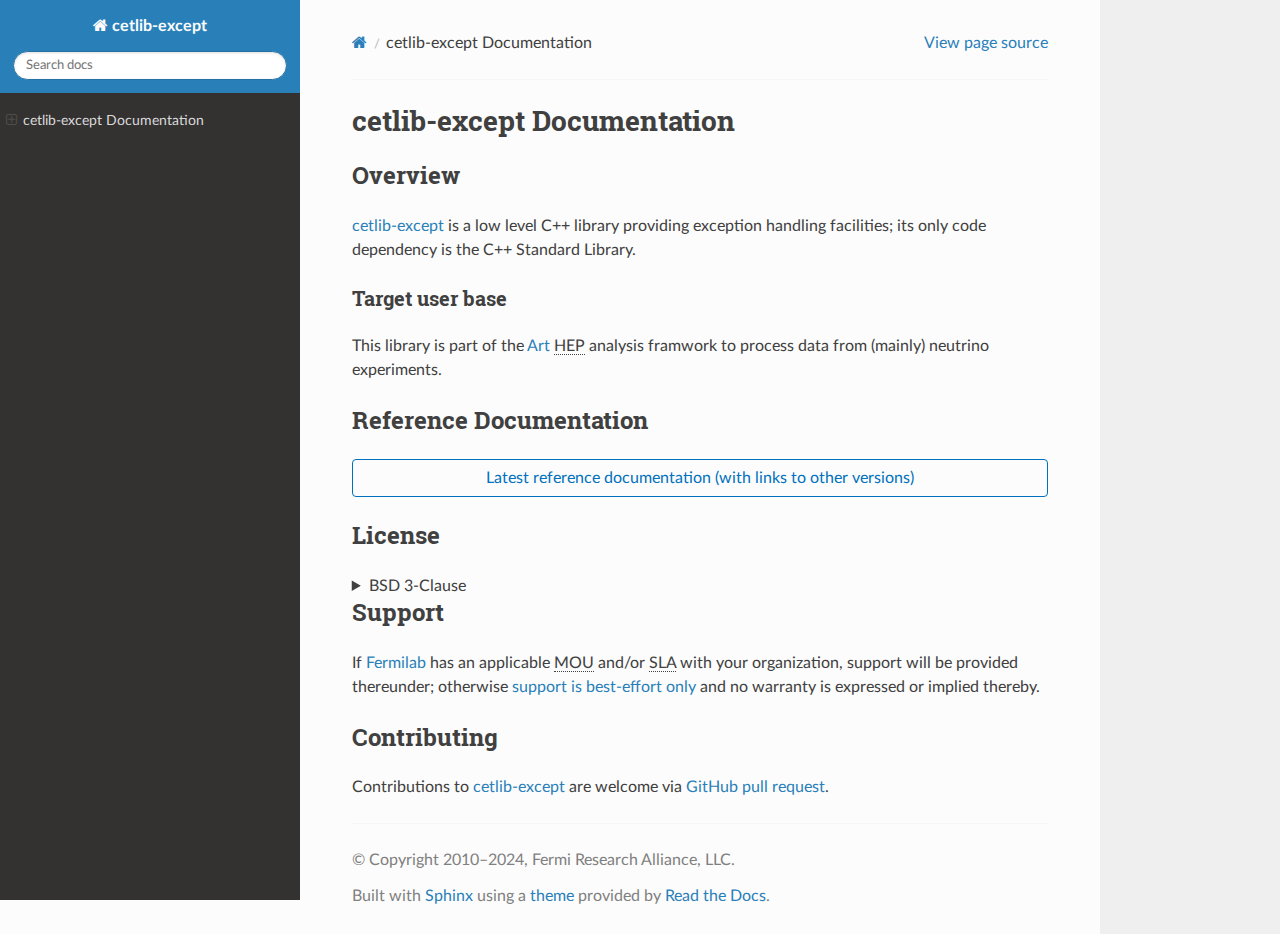
==== index.html @ dc331881 "Manually-generated and committed documentation" ====
<!DOCTYPE html>
<html class="writer-html5" lang="en" data-content_root="./">
<head>
  <meta charset="utf-8" /><meta name="generator" content="Docutils 0.18.1: http://docutils.sourceforge.net/" />

  <meta name="viewport" content="width=device-width, initial-scale=1.0" />
  <title>cetlib-except Documentation &mdash; cetlib-except</title>

      <link rel="stylesheet" type="text/css" href="_static/pygments.css?v=80d5e7a1" />
      <link rel="stylesheet" type="text/css" href="_static/FNALssi-cpp.css?v=a5f04161" />
      <link rel="stylesheet" type="text/css" href="_static/graphviz.css?v=eafc0fe6" />
      <link rel="stylesheet" type="text/css" href="_static/design-style.1e8bd061cd6da7fc9cf755528e8ffc24.min.css?v=0a3b3ea7" />

  
    <link rel="shortcut icon" href="_static/FNALssi-favicon.ico"/>
  <!--[if lt IE 9]>
    <script src="_static/js/html5shiv.min.js"></script>
  <![endif]-->
  
        <script src="_static/jquery.js?v=5d32c60e"></script>
        <script src="_static/_sphinx_javascript_frameworks_compat.js?v=2cd50e6c"></script>
        <script src="_static/documentation_options.js?v=5929fcd5"></script>
        <script src="_static/doctools.js?v=888ff710"></script>
        <script src="_static/sphinx_highlight.js?v=dc90522c"></script>
        <script src="_static/design-tabs.js?v=36754332"></script>
    <script src="_static/js/theme.js"></script>
    <link rel="index" title="Index" href="genindex.html" />
    <link rel="search" title="Search" href="search.html" /> 
</head>

<body class="wy-body-for-nav"> 
  <div class="wy-grid-for-nav">
    <nav data-toggle="wy-nav-shift" class="wy-nav-side">
      <div class="wy-side-scroll">
        <div class="wy-side-nav-search" >

          
          
          <a href="#" class="icon icon-home">
            cetlib-except
          </a>
<div role="search">
  <form id="rtd-search-form" class="wy-form" action="search.html" method="get">
    <input type="text" name="q" placeholder="Search docs" aria-label="Search docs" />
    <input type="hidden" name="check_keywords" value="yes" />
    <input type="hidden" name="area" value="default" />
  </form>
</div>
        </div><div class="wy-menu wy-menu-vertical" data-spy="affix" role="navigation" aria-label="Navigation menu">
              <!-- Local TOC -->
              <div class="local-toc"><ul>
<li><a class="reference internal" href="#">cetlib-except Documentation</a><ul>
<li><a class="reference internal" href="#overview">Overview</a><ul>
<li><a class="reference internal" href="#target-user-base">Target user base</a></li>
</ul>
</li>
<li><a class="reference internal" href="#reference-documentation">Reference Documentation</a></li>
<li><a class="reference internal" href="#license">License</a></li>
<li><a class="reference internal" href="#support">Support</a></li>
<li><a class="reference internal" href="#contributing">Contributing</a></li>
</ul>
</li>
</ul>
</div>
        </div>
      </div>
    </nav>

    <section data-toggle="wy-nav-shift" class="wy-nav-content-wrap"><nav class="wy-nav-top" aria-label="Mobile navigation menu" >
          <i data-toggle="wy-nav-top" class="fa fa-bars"></i>
          <a href="#">cetlib-except</a>
      </nav>

      <div class="wy-nav-content">
        <div class="rst-content">
          <div role="navigation" aria-label="Page navigation">
  <ul class="wy-breadcrumbs">
      <li><a href="#" class="icon icon-home" aria-label="Home"></a></li>
      <li class="breadcrumb-item active">cetlib-except Documentation</li>
      <li class="wy-breadcrumbs-aside">
            <a href="_sources/index.rst.txt" rel="nofollow"> View page source</a>
      </li>
  </ul>
  <hr/>
</div>
          <div role="main" class="document" itemscope="itemscope" itemtype="http://schema.org/Article">
           <div itemprop="articleBody">
             
  <section id="project-documentation">
<h1>cetlib-except Documentation<a class="headerlink" href="#project-documentation" title="Link to this heading"></a></h1>
<section id="overview">
<h2>Overview<a class="headerlink" href="#overview" title="Link to this heading"></a></h2>
<p><a class="reference external" href="https://github.com/art-framework-suite/cetlib-except/">cetlib-except</a> is a low level C++ library providing exception
handling facilities; its only code dependency is the C++ Standard
Library.</p>
<section id="target-user-base">
<h3>Target user base<a class="headerlink" href="#target-user-base" title="Link to this heading"></a></h3>
<p>This library is part of the <a class="reference external" href="https://art.fnal.gov/">Art</a> <abbr title="High Energy Physics">HEP</abbr> analysis framwork to process data from (mainly)
neutrino experiments.</p>
</section>
</section>
<section id="reference-documentation">
<h2>Reference Documentation<a class="headerlink" href="#reference-documentation" title="Link to this heading"></a></h2>
<p><span class="sd-d-grid"><a class="sd-sphinx-override sd-btn sd-text-wrap sd-btn-outline-primary reference external" href="latest/"><span>Latest reference documentation (with links to other versions)</span></a></span></p>
</section>
<section id="license">
<h2>License<a class="headerlink" href="#license" title="Link to this heading"></a></h2>
<details class="summary-bsd-3-clause">
<summary>BSD 3-Clause</summary><p>Fermilab Software Legal Information (BSD License)
Copyright (c) 2009, FERMI NATIONAL ACCELERATOR LABORATORY
All rights reserved.</p>
<p>Redistribution and use in source and binary forms, with or without modification, are permitted provided that the following conditions are met:</p>
<p>Redistributions of source code must retain the above copyright notice, this list of conditions and the following disclaimer.</p>
<p>Redistributions in binary form must reproduce the above copyright notice, this list of conditions and the following disclaimer in the documentation and/or other materials provided with the distribution.</p>
<p>Neither the name of the FERMI NATIONAL ACCELERATOR LABORATORY, nor the names of its contributors may be used to endorse or promote products derived from this software without specific prior written permission.</p>
<p>THIS SOFTWARE IS PROVIDED BY THE COPYRIGHT HOLDERS AND CONTRIBUTORS “AS IS” AND ANY EXPRESS OR IMPLIED WARRANTIES, INCLUDING, BUT NOT LIMITED TO, THE IMPLIED WARRANTIES OF MERCHANTABILITY AND FITNESS FOR A PARTICULAR PURPOSE ARE DISCLAIMED. IN NO EVENT SHALL THE COPYRIGHT HOLDER OR CONTRIBUTORS BE LIABLE FOR ANY DIRECT, INDIRECT, INCIDENTAL, SPECIAL, EXEMPLARY, OR CONSEQUENTIAL DAMAGES (INCLUDING, BUT NOT LIMITED TO, PROCUREMENT OF SUBSTITUTE GOODS OR SERVICES; LOSS OF USE, DATA, OR PROFITS; OR BUSINESS INTERRUPTION) HOWEVER CAUSED AND ON ANY THEORY OF LIABILITY, WHETHER IN CONTRACT, STRICT LIABILITY, OR TORT (INCLUDING NEGLIGENCE OR OTHERWISE) ARISING IN ANY WAY OUT OF THE USE OF THIS SOFTWARE, EVEN IF ADVISED OF THE POSSIBILITY OF SUCH DAMAGE.</p>
</details></section>
<section id="support">
<h2>Support<a class="headerlink" href="#support" title="Link to this heading"></a></h2>
<p>If <a class="reference external" href="https://www.fnal.gov/">Fermilab</a> has an applicable <abbr title="Memorandum Of Understanding">MOU</abbr> and/or <abbr title="Service Level Agreement">SLA</abbr> with your organization, support will be provided thereunder;
otherwise <a class="reference external" href="https://github.com/art-framework-suite/cetlib-except/issues">support is best-effort only</a>
and no warranty is expressed or implied thereby.</p>
</section>
<section id="contributing">
<h2>Contributing<a class="headerlink" href="#contributing" title="Link to this heading"></a></h2>
<p>Contributions to <a class="reference external" href="https://github.com/art-framework-suite/cetlib-except/">cetlib-except</a> are welcome via
<a class="reference external" href="https://github.com/art-framework-suite/cetlib-except/pulls">GitHub pull request</a>.</p>
</section>
</section>


           </div>
          </div>
          <footer>

  <hr/>

  <div role="contentinfo">
    <p>&#169; Copyright 2010–2024, Fermi Research Alliance, LLC.</p>
  </div>

  Built with <a href="https://www.sphinx-doc.org/">Sphinx</a> using a
    <a href="https://github.com/readthedocs/sphinx_rtd_theme">theme</a>
    provided by <a href="https://readthedocs.org">Read the Docs</a>.
   

</footer>
        </div>
      </div>
    </section>
  </div>
  <script>
      jQuery(function () {
          SphinxRtdTheme.Navigation.enable(true);
      });
  </script> 

</body>
</html>
---- _static/pygments.css ----
pre { line-height: 125%; }
td.linenos .normal { color: inherit; background-color: transparent; padding-left: 5px; padding-right: 5px; }
span.linenos { color: inherit; background-color: transparent; padding-left: 5px; padding-right: 5px; }
td.linenos .special { color: #000000; background-color: #ffffc0; padding-left: 5px; padding-right: 5px; }
span.linenos.special { color: #000000; background-color: #ffffc0; padding-left: 5px; padding-right: 5px; }
.highlight .hll { background-color: #ffffcc }
.highlight { background: #f8f8f8; }
.highlight .c { color: #3D7B7B; font-style: italic } /* Comment */
.highlight .err { border: 1px solid #FF0000 } /* Error */
.highlight .k { color: #008000; font-weight: bold } /* Keyword */
.highlight .o { color: #666666 } /* Operator */
.highlight .ch { color: #3D7B7B; font-style: italic } /* Comment.Hashbang */
.highlight .cm { color: #3D7B7B; font-style: italic } /* Comment.Multiline */
.highlight .cp { color: #9C6500 } /* Comment.Preproc */
.highlight .cpf { color: #3D7B7B; font-style: italic } /* Comment.PreprocFile */
.highlight .c1 { color: #3D7B7B; font-style: italic } /* Comment.Single */
.highlight .cs { color: #3D7B7B; font-style: italic } /* Comment.Special */
.highlight .gd { color: #A00000 } /* Generic.Deleted */
.highlight .ge { font-style: italic } /* Generic.Emph */
.highlight .ges { font-weight: bold; font-style: italic } /* Generic.EmphStrong */
.highlight .gr { color: #E40000 } /* Generic.Error */
.highlight .gh { color: #000080; font-weight: bold } /* Generic.Heading */
.highlight .gi { color: #008400 } /* Generic.Inserted */
.highlight .go { color: #717171 } /* Generic.Output */
.highlight .gp { color: #000080; font-weight: bold } /* Generic.Prompt */
.highlight .gs { font-weight: bold } /* Generic.Strong */
.highlight .gu { color: #800080; font-weight: bold } /* Generic.Subheading */
.highlight .gt { color: #0044DD } /* Generic.Traceback */
.highlight .kc { color: #008000; font-weight: bold } /* Keyword.Constant */
.highlight .kd { color: #008000; font-weight: bold } /* Keyword.Declaration */
.highlight .kn { color: #008000; font-weight: bold } /* Keyword.Namespace */
.highlight .kp { color: #008000 } /* Keyword.Pseudo */
.highlight .kr { color: #008000; font-weight: bold } /* Keyword.Reserved */
.highlight .kt { color: #B00040 } /* Keyword.Type */
.highlight .m { color: #666666 } /* Literal.Number */
.highlight .s { color: #BA2121 } /* Literal.String */
.highlight .na { color: #687822 } /* Name.Attribute */
.highlight .nb { color: #008000 } /* Name.Builtin */
.highlight .nc { color: #0000FF; font-weight: bold } /* Name.Class */
.highlight .no { color: #880000 } /* Name.Constant */
.highlight .nd { color: #AA22FF } /* Name.Decorator */
.highlight .ni { color: #717171; font-weight: bold } /* Name.Entity */
.highlight .ne { color: #CB3F38; font-weight: bold } /* Name.Exception */
.highlight .nf { color: #0000FF } /* Name.Function */
.highlight .nl { color: #767600 } /* Name.Label */
.highlight .nn { color: #0000FF; font-weight: bold } /* Name.Namespace */
.highlight .nt { color: #008000; font-weight: bold } /* Name.Tag */
.highlight .nv { color: #19177C } /* Name.Variable */
.highlight .ow { color: #AA22FF; font-weight: bold } /* Operator.Word */
.highlight .w { color: #bbbbbb } /* Text.Whitespace */
.highlight .mb { color: #666666 } /* Literal.Number.Bin */
.highlight .mf { color: #666666 } /* Literal.Number.Float */
.highlight .mh { color: #666666 } /* Literal.Number.Hex */
.highlight .mi { color: #666666 } /* Literal.Number.Integer */
.highlight .mo { color: #666666 } /* Literal.Number.Oct */
.highlight .sa { color: #BA2121 } /* Literal.String.Affix */
.highlight .sb { color: #BA2121 } /* Literal.String.Backtick */
.highlight .sc { color: #BA2121 } /* Literal.String.Char */
.highlight .dl { color: #BA2121 } /* Literal.String.Delimiter */
.highlight .sd { color: #BA2121; font-style: italic } /* Literal.String.Doc */
.highlight .s2 { color: #BA2121 } /* Literal.String.Double */
.highlight .se { color: #AA5D1F; font-weight: bold } /* Literal.String.Escape */
.highlight .sh { color: #BA2121 } /* Literal.String.Heredoc */
.highlight .si { color: #A45A77; font-weight: bold } /* Literal.String.Interpol */
.highlight .sx { color: #008000 } /* Literal.String.Other */
.highlight .sr { color: #A45A77 } /* Literal.String.Regex */
.highlight .s1 { color: #BA2121 } /* Literal.String.Single */
.highlight .ss { color: #19177C } /* Literal.String.Symbol */
.highlight .bp { color: #008000 } /* Name.Builtin.Pseudo */
.highlight .fm { color: #0000FF } /* Name.Function.Magic */
.highlight .vc { color: #19177C } /* Name.Variable.Class */
.highlight .vg { color: #19177C } /* Name.Variable.Global */
.highlight .vi { color: #19177C } /* Name.Variable.Instance */
.highlight .vm { color: #19177C } /* Name.Variable.Magic */
.highlight .il { color: #666666 } /* Literal.Number.Integer.Long */
---- _static/FNALssi-cpp.css ----
/* Use Bootstrap (https://getbootstrap.com/) */
@import url("bootstrap.min.css");

/* Import the Sphinx theme style.  */
@import url("css/theme.css");

/* Wrap sidebar content even within words so that long
   document names do not escape sidebar borders.  */
div.sphinxsidebarwrapper {
  word-wrap: break-word;
}

div.outdated {
  background-color: #f0f0c0;
}

/* Make links inside parsed-literal blocks more obvious
   by using a background color and increased line spacing
   to make them look boxed.  */
.literal-block {
  line-height: 1.4;
}
.literal-block a.reference.internal {
  background-color: #dfdfdf;
}

/* Remove unwanted margin in case list item contains a div-wrapping
   directive like `.. versionadded` or `.. deprecated`. */
dd > :first-child > p {
  margin-top: 0px;
}

/* Different styles for different types of admonition. */
div.admonition-legacy {
    background-color: lightgreen;
}

div.admonition-domain {
    background-color: lightblue;
}

div.admonition-app {
    background-color: burlywood;
}

/* Override sphinxdoc style to support more sensible drop-down parameters. */
.dropdown-menu {
    max-height: 50vh;
    overflow-y: auto;
}

.related ul li ul {
    min-width: 0;
    width: auto;
    height: auto;
    border-top: 1px solid #ddd;
    border-bottom: 1px solid #ddd;
}
---- _static/graphviz.css ----
/*
 * graphviz.css
 * ~~~~~~~~~~~~
 *
 * Sphinx stylesheet -- graphviz extension.
 *
 * :copyright: Copyright 2007-2023 by the Sphinx team, see AUTHORS.
 * :license: BSD, see LICENSE for details.
 *
 */

img.graphviz {
    border: 0;
    max-width: 100%;
}

object.graphviz {
    max-width: 100%;
}
---- _static/design-style.1e8bd061cd6da7fc9cf755528e8ffc24.min.css ----
.sd-bg-primary{background-color:var(--sd-color-primary) !important}.sd-bg-text-primary{color:var(--sd-color-primary-text) !important}button.sd-bg-primary:focus,button.sd-bg-primary:hover{background-color:var(--sd-color-primary-highlight) !important}a.sd-bg-primary:focus,a.sd-bg-primary:hover{background-color:var(--sd-color-primary-highlight) !important}.sd-bg-secondary{background-color:var(--sd-color-secondary) !important}.sd-bg-text-secondary{color:var(--sd-color-secondary-text) !important}button.sd-bg-secondary:focus,button.sd-bg-secondary:hover{background-color:var(--sd-color-secondary-highlight) !important}a.sd-bg-secondary:focus,a.sd-bg-secondary:hover{background-color:var(--sd-color-secondary-highlight) !important}.sd-bg-success{background-color:var(--sd-color-success) !important}.sd-bg-text-success{color:var(--sd-color-success-text) !important}button.sd-bg-success:focus,button.sd-bg-success:hover{background-color:var(--sd-color-success-highlight) !important}a.sd-bg-success:focus,a.sd-bg-success:hover{background-color:var(--sd-color-success-highlight) !important}.sd-bg-info{background-color:var(--sd-color-info) !important}.sd-bg-text-info{color:var(--sd-color-info-text) !important}button.sd-bg-info:focus,button.sd-bg-info:hover{background-color:var(--sd-color-info-highlight) !important}a.sd-bg-info:focus,a.sd-bg-info:hover{background-color:var(--sd-color-info-highlight) !important}.sd-bg-warning{background-color:var(--sd-color-warning) !important}.sd-bg-text-warning{color:var(--sd-color-warning-text) !important}button.sd-bg-warning:focus,button.sd-bg-warning:hover{background-color:var(--sd-color-warning-highlight) !important}a.sd-bg-warning:focus,a.sd-bg-warning:hover{background-color:var(--sd-color-warning-highlight) !important}.sd-bg-danger{background-color:var(--sd-color-danger) !important}.sd-bg-text-danger{color:var(--sd-color-danger-text) !important}button.sd-bg-danger:focus,button.sd-bg-danger:hover{background-color:var(--sd-color-danger-highlight) !important}a.sd-bg-danger:focus,a.sd-bg-danger:hover{background-color:var(--sd-color-danger-highlight) !important}.sd-bg-light{background-color:var(--sd-color-light) !important}.sd-bg-text-light{color:var(--sd-color-light-text) !important}button.sd-bg-light:focus,button.sd-bg-light:hover{background-color:var(--sd-color-light-highlight) !important}a.sd-bg-light:focus,a.sd-bg-light:hover{background-color:var(--sd-color-light-highlight) !important}.sd-bg-muted{background-color:var(--sd-color-muted) !important}.sd-bg-text-muted{color:var(--sd-color-muted-text) !important}button.sd-bg-muted:focus,button.sd-bg-muted:hover{background-color:var(--sd-color-muted-highlight) !important}a.sd-bg-muted:focus,a.sd-bg-muted:hover{background-color:var(--sd-color-muted-highlight) !important}.sd-bg-dark{background-color:var(--sd-color-dark) !important}.sd-bg-text-dark{color:var(--sd-color-dark-text) !important}button.sd-bg-dark:focus,button.sd-bg-dark:hover{background-color:var(--sd-color-dark-highlight) !important}a.sd-bg-dark:focus,a.sd-bg-dark:hover{background-color:var(--sd-color-dark-highlight) !important}.sd-bg-black{background-color:var(--sd-color-black) !important}.sd-bg-text-black{color:var(--sd-color-black-text) !important}button.sd-bg-black:focus,button.sd-bg-black:hover{background-color:var(--sd-color-black-highlight) !important}a.sd-bg-black:focus,a.sd-bg-black:hover{background-color:var(--sd-color-black-highlight) !important}.sd-bg-white{background-color:var(--sd-color-white) !important}.sd-bg-text-white{color:var(--sd-color-white-text) !important}button.sd-bg-white:focus,button.sd-bg-white:hover{background-color:var(--sd-color-white-highlight) !important}a.sd-bg-white:focus,a.sd-bg-white:hover{background-color:var(--sd-color-white-highlight) !important}.sd-text-primary,.sd-text-primary>p{color:var(--sd-color-primary) !important}a.sd-text-primary:focus,a.sd-text-primary:hover{color:var(--sd-color-primary-highlight) !important}.sd-text-secondary,.sd-text-secondary>p{color:var(--sd-color-secondary) !important}a.sd-text-secondary:focus,a.sd-text-secondary:hover{color:var(--sd-color-secondary-highlight) !important}.sd-text-success,.sd-text-success>p{color:var(--sd-color-success) !important}a.sd-text-success:focus,a.sd-text-success:hover{color:var(--sd-color-success-highlight) !important}.sd-text-info,.sd-text-info>p{color:var(--sd-color-info) !important}a.sd-text-info:focus,a.sd-text-info:hover{color:var(--sd-color-info-highlight) !important}.sd-text-warning,.sd-text-warning>p{color:var(--sd-color-warning) !important}a.sd-text-warning:focus,a.sd-text-warning:hover{color:var(--sd-color-warning-highlight) !important}.sd-text-danger,.sd-text-danger>p{color:var(--sd-color-danger) !important}a.sd-text-danger:focus,a.sd-text-danger:hover{color:var(--sd-color-danger-highlight) !important}.sd-text-light,.sd-text-light>p{color:var(--sd-color-light) !important}a.sd-text-light:focus,a.sd-text-light:hover{color:var(--sd-color-light-highlight) !important}.sd-text-muted,.sd-text-muted>p{color:var(--sd-color-muted) !important}a.sd-text-muted:focus,a.sd-text-muted:hover{color:var(--sd-color-muted-highlight) !important}.sd-text-dark,.sd-text-dark>p{color:var(--sd-color-dark) !important}a.sd-text-dark:focus,a.sd-text-dark:hover{color:var(--sd-color-dark-highlight) !important}.sd-text-black,.sd-text-black>p{color:var(--sd-color-black) !important}a.sd-text-black:focus,a.sd-text-black:hover{color:var(--sd-color-black-highlight) !important}.sd-text-white,.sd-text-white>p{color:var(--sd-color-white) !important}a.sd-text-white:focus,a.sd-text-white:hover{color:var(--sd-color-white-highlight) !important}.sd-outline-primary{border-color:var(--sd-color-primary) !important;border-style:solid !important;border-width:1px !important}a.sd-outline-primary:focus,a.sd-outline-primary:hover{border-color:var(--sd-color-primary-highlight) !important}.sd-outline-secondary{border-color:var(--sd-color-secondary) !important;border-style:solid !important;border-width:1px !important}a.sd-outline-secondary:focus,a.sd-outline-secondary:hover{border-color:var(--sd-color-secondary-highlight) !important}.sd-outline-success{border-color:var(--sd-color-success) !important;border-style:solid !important;border-width:1px !important}a.sd-outline-success:focus,a.sd-outline-success:hover{border-color:var(--sd-color-success-highlight) !important}.sd-outline-info{border-color:var(--sd-color-info) !important;border-style:solid !important;border-width:1px !important}a.sd-outline-info:focus,a.sd-outline-info:hover{border-color:var(--sd-color-info-highlight) !important}.sd-outline-warning{border-color:var(--sd-color-warning) !important;border-style:solid !important;border-width:1px !important}a.sd-outline-warning:focus,a.sd-outline-warning:hover{border-color:var(--sd-color-warning-highlight) !important}.sd-outline-danger{border-color:var(--sd-color-danger) !important;border-style:solid !important;border-width:1px !important}a.sd-outline-danger:focus,a.sd-outline-danger:hover{border-color:var(--sd-color-danger-highlight) !important}.sd-outline-light{border-color:var(--sd-color-light) !important;border-style:solid !important;border-width:1px !important}a.sd-outline-light:focus,a.sd-outline-light:hover{border-color:var(--sd-color-light-highlight) !important}.sd-outline-muted{border-color:var(--sd-color-muted) !important;border-style:solid !important;border-width:1px !important}a.sd-outline-muted:focus,a.sd-outline-muted:hover{border-color:var(--sd-color-muted-highlight) !important}.sd-outline-dark{border-color:var(--sd-color-dark) !important;border-style:solid !important;border-width:1px !important}a.sd-outline-dark:focus,a.sd-outline-dark:hover{border-color:var(--sd-color-dark-highlight) !important}.sd-outline-black{border-color:var(--sd-color-black) !important;border-style:solid !important;border-width:1px !important}a.sd-outline-black:focus,a.sd-outline-black:hover{border-color:var(--sd-color-black-highlight) !important}.sd-outline-white{border-color:var(--sd-color-white) !important;border-style:solid !important;border-width:1px !important}a.sd-outline-white:focus,a.sd-outline-white:hover{border-color:var(--sd-color-white-highlight) !important}.sd-bg-transparent{background-color:transparent !important}.sd-outline-transparent{border-color:transparent !important}.sd-text-transparent{color:transparent !important}.sd-p-0{padding:0 !important}.sd-pt-0,.sd-py-0{padding-top:0 !important}.sd-pr-0,.sd-px-0{padding-right:0 !important}.sd-pb-0,.sd-py-0{padding-bottom:0 !important}.sd-pl-0,.sd-px-0{padding-left:0 !important}.sd-p-1{padding:.25rem !important}.sd-pt-1,.sd-py-1{padding-top:.25rem !important}.sd-pr-1,.sd-px-1{padding-right:.25rem !important}.sd-pb-1,.sd-py-1{padding-bottom:.25rem !important}.sd-pl-1,.sd-px-1{padding-left:.25rem !important}.sd-p-2{padding:.5rem !important}.sd-pt-2,.sd-py-2{padding-top:.5rem !important}.sd-pr-2,.sd-px-2{padding-right:.5rem !important}.sd-pb-2,.sd-py-2{padding-bottom:.5rem !important}.sd-pl-2,.sd-px-2{padding-left:.5rem !important}.sd-p-3{padding:1rem !important}.sd-pt-3,.sd-py-3{padding-top:1rem !important}.sd-pr-3,.sd-px-3{padding-right:1rem !important}.sd-pb-3,.sd-py-3{padding-bottom:1rem !important}.sd-pl-3,.sd-px-3{padding-left:1rem !important}.sd-p-4{padding:1.5rem !important}.sd-pt-4,.sd-py-4{padding-top:1.5rem !important}.sd-pr-4,.sd-px-4{padding-right:1.5rem !important}.sd-pb-4,.sd-py-4{padding-bottom:1.5rem !important}.sd-pl-4,.sd-px-4{padding-left:1.5rem !important}.sd-p-5{padding:3rem !important}.sd-pt-5,.sd-py-5{padding-top:3rem !important}.sd-pr-5,.sd-px-5{padding-right:3rem !important}.sd-pb-5,.sd-py-5{padding-bottom:3rem !important}.sd-pl-5,.sd-px-5{padding-left:3rem !important}.sd-m-auto{margin:auto !important}.sd-mt-auto,.sd-my-auto{margin-top:auto !important}.sd-mr-auto,.sd-mx-auto{margin-right:auto !important}.sd-mb-auto,.sd-my-auto{margin-bottom:auto !important}.sd-ml-auto,.sd-mx-auto{margin-left:auto !important}.sd-m-0{margin:0 !important}.sd-mt-0,.sd-my-0{margin-top:0 !important}.sd-mr-0,.sd-mx-0{margin-right:0 !important}.sd-mb-0,.sd-my-0{margin-bottom:0 !important}.sd-ml-0,.sd-mx-0{margin-left:0 !important}.sd-m-1{margin:.25rem !important}.sd-mt-1,.sd-my-1{margin-top:.25rem !important}.sd-mr-1,.sd-mx-1{margin-right:.25rem !important}.sd-mb-1,.sd-my-1{margin-bottom:.25rem !important}.sd-ml-1,.sd-mx-1{margin-left:.25rem !important}.sd-m-2{margin:.5rem !important}.sd-mt-2,.sd-my-2{margin-top:.5rem !important}.sd-mr-2,.sd-mx-2{margin-right:.5rem !important}.sd-mb-2,.sd-my-2{margin-bottom:.5rem !important}.sd-ml-2,.sd-mx-2{margin-left:.5rem !important}.sd-m-3{margin:1rem !important}.sd-mt-3,.sd-my-3{margin-top:1rem !important}.sd-mr-3,.sd-mx-3{margin-right:1rem !important}.sd-mb-3,.sd-my-3{margin-bottom:1rem !important}.sd-ml-3,.sd-mx-3{margin-left:1rem !important}.sd-m-4{margin:1.5rem !important}.sd-mt-4,.sd-my-4{margin-top:1.5rem !important}.sd-mr-4,.sd-mx-4{margin-right:1.5rem !important}.sd-mb-4,.sd-my-4{margin-bottom:1.5rem !important}.sd-ml-4,.sd-mx-4{margin-left:1.5rem !important}.sd-m-5{margin:3rem !important}.sd-mt-5,.sd-my-5{margin-top:3rem !important}.sd-mr-5,.sd-mx-5{margin-right:3rem !important}.sd-mb-5,.sd-my-5{margin-bottom:3rem !important}.sd-ml-5,.sd-mx-5{margin-left:3rem !important}.sd-w-25{width:25% !important}.sd-w-50{width:50% !important}.sd-w-75{width:75% !important}.sd-w-100{width:100% !important}.sd-w-auto{width:auto !important}.sd-h-25{height:25% !important}.sd-h-50{height:50% !important}.sd-h-75{height:75% !important}.sd-h-100{height:100% !important}.sd-h-auto{height:auto !important}.sd-d-none{display:none !important}.sd-d-inline{display:inline !important}.sd-d-inline-block{display:inline-block !important}.sd-d-block{display:block !important}.sd-d-grid{display:grid !important}.sd-d-flex-row{display:-ms-flexbox !important;display:flex !important;flex-direction:row !important}.sd-d-flex-column{display:-ms-flexbox !important;display:flex !important;flex-direction:column !important}.sd-d-inline-flex{display:-ms-inline-flexbox !important;display:inline-flex !important}@media(min-width: 576px){.sd-d-sm-none{display:none !important}.sd-d-sm-inline{display:inline !important}.sd-d-sm-inline-block{display:inline-block !important}.sd-d-sm-block{display:block !important}.sd-d-sm-grid{display:grid !important}.sd-d-sm-flex{display:-ms-flexbox !important;display:flex !important}.sd-d-sm-inline-flex{display:-ms-inline-flexbox !important;display:inline-flex !important}}@media(min-width: 768px){.sd-d-md-none{display:none !important}.sd-d-md-inline{display:inline !important}.sd-d-md-inline-block{display:inline-block !important}.sd-d-md-block{display:block !important}.sd-d-md-grid{display:grid !important}.sd-d-md-flex{display:-ms-flexbox !important;display:flex !important}.sd-d-md-inline-flex{display:-ms-inline-flexbox !important;display:inline-flex !important}}@media(min-width: 992px){.sd-d-lg-none{display:none !important}.sd-d-lg-inline{display:inline !important}.sd-d-lg-inline-block{display:inline-block !important}.sd-d-lg-block{display:block !important}.sd-d-lg-grid{display:grid !important}.sd-d-lg-flex{display:-ms-flexbox !important;display:flex !important}.sd-d-lg-inline-flex{display:-ms-inline-flexbox !important;display:inline-flex !important}}@media(min-width: 1200px){.sd-d-xl-none{display:none !important}.sd-d-xl-inline{display:inline !important}.sd-d-xl-inline-block{display:inline-block !important}.sd-d-xl-block{display:block !important}.sd-d-xl-grid{display:grid !important}.sd-d-xl-flex{display:-ms-flexbox !important;display:flex !important}.sd-d-xl-inline-flex{display:-ms-inline-flexbox !important;display:inline-flex !important}}.sd-align-major-start{justify-content:flex-start !important}.sd-align-major-end{justify-content:flex-end !important}.sd-align-major-center{justify-content:center !important}.sd-align-major-justify{justify-content:space-between !important}.sd-align-major-spaced{justify-content:space-evenly !important}.sd-align-minor-start{align-items:flex-start !important}.sd-align-minor-end{align-items:flex-end !important}.sd-align-minor-center{align-items:center !important}.sd-align-minor-stretch{align-items:stretch !important}.sd-text-justify{text-align:justify !important}.sd-text-left{text-align:left !important}.sd-text-right{text-align:right !important}.sd-text-center{text-align:center !important}.sd-font-weight-light{font-weight:300 !important}.sd-font-weight-lighter{font-weight:lighter !important}.sd-font-weight-normal{font-weight:400 !important}.sd-font-weight-bold{font-weight:700 !important}.sd-font-weight-bolder{font-weight:bolder !important}.sd-font-italic{font-style:italic !important}.sd-text-decoration-none{text-decoration:none !important}.sd-text-lowercase{text-transform:lowercase !important}.sd-text-uppercase{text-transform:uppercase !important}.sd-text-capitalize{text-transform:capitalize !important}.sd-text-wrap{white-space:normal !important}.sd-text-nowrap{white-space:nowrap !important}.sd-text-truncate{overflow:hidden;text-overflow:ellipsis;white-space:nowrap}.sd-fs-1,.sd-fs-1>p{font-size:calc(1.375rem + 1.5vw) !important;line-height:unset !important}.sd-fs-2,.sd-fs-2>p{font-size:calc(1.325rem + 0.9vw) !important;line-height:unset !important}.sd-fs-3,.sd-fs-3>p{font-size:calc(1.3rem + 0.6vw) !important;line-height:unset !important}.sd-fs-4,.sd-fs-4>p{font-size:calc(1.275rem + 0.3vw) !important;line-height:unset !important}.sd-fs-5,.sd-fs-5>p{font-size:1.25rem !important;line-height:unset !important}.sd-fs-6,.sd-fs-6>p{font-size:1rem !important;line-height:unset !important}.sd-border-0{border:0 solid !important}.sd-border-top-0{border-top:0 solid !important}.sd-border-bottom-0{border-bottom:0 solid !important}.sd-border-right-0{border-right:0 solid !important}.sd-border-left-0{border-left:0 solid !important}.sd-border-1{border:1px solid !important}.sd-border-top-1{border-top:1px solid !important}.sd-border-bottom-1{border-bottom:1px solid !important}.sd-border-right-1{border-right:1px solid !important}.sd-border-left-1{border-left:1px solid !important}.sd-border-2{border:2px solid !important}.sd-border-top-2{border-top:2px solid !important}.sd-border-bottom-2{border-bottom:2px solid !important}.sd-border-right-2{border-right:2px solid !important}.sd-border-left-2{border-left:2px solid !important}.sd-border-3{border:3px solid !important}.sd-border-top-3{border-top:3px solid !important}.sd-border-bottom-3{border-bottom:3px solid !important}.sd-border-right-3{border-right:3px solid !important}.sd-border-left-3{border-left:3px solid !important}.sd-border-4{border:4px solid !important}.sd-border-top-4{border-top:4px solid !important}.sd-border-bottom-4{border-bottom:4px solid !important}.sd-border-right-4{border-right:4px solid !important}.sd-border-left-4{border-left:4px solid !important}.sd-border-5{border:5px solid !important}.sd-border-top-5{border-top:5px solid !important}.sd-border-bottom-5{border-bottom:5px solid !important}.sd-border-right-5{border-right:5px solid !important}.sd-border-left-5{border-left:5px solid !important}.sd-rounded-0{border-radius:0 !important}.sd-rounded-1{border-radius:.2rem !important}.sd-rounded-2{border-radius:.3rem !important}.sd-rounded-3{border-radius:.5rem !important}.sd-rounded-pill{border-radius:50rem !important}.sd-rounded-circle{border-radius:50% !important}.shadow-none{box-shadow:none !important}.sd-shadow-sm{box-shadow:0 .125rem .25rem var(--sd-color-shadow) !important}.sd-shadow-md{box-shadow:0 .5rem 1rem var(--sd-color-shadow) !important}.sd-shadow-lg{box-shadow:0 1rem 3rem var(--sd-color-shadow) !important}@keyframes sd-slide-from-left{0%{transform:translateX(-100%)}100%{transform:translateX(0)}}@keyframes sd-slide-from-right{0%{transform:translateX(200%)}100%{transform:translateX(0)}}@keyframes sd-grow100{0%{transform:scale(0);opacity:.5}100%{transform:scale(1);opacity:1}}@keyframes sd-grow50{0%{transform:scale(0.5);opacity:.5}100%{transform:scale(1);opacity:1}}@keyframes sd-grow50-rot20{0%{transform:scale(0.5) rotateZ(-20deg);opacity:.5}75%{transform:scale(1) rotateZ(5deg);opacity:1}95%{transform:scale(1) rotateZ(-1deg);opacity:1}100%{transform:scale(1) rotateZ(0);opacity:1}}.sd-animate-slide-from-left{animation:1s ease-out 0s 1 normal none running sd-slide-from-left}.sd-animate-slide-from-right{animation:1s ease-out 0s 1 normal none running sd-slide-from-right}.sd-animate-grow100{animation:1s ease-out 0s 1 normal none running sd-grow100}.sd-animate-grow50{animation:1s ease-out 0s 1 normal none running sd-grow50}.sd-animate-grow50-rot20{animation:1s ease-out 0s 1 normal none running sd-grow50-rot20}.sd-badge{display:inline-block;padding:.35em .65em;font-size:.75em;font-weight:700;line-height:1;text-align:center;white-space:nowrap;vertical-align:baseline;border-radius:.25rem}.sd-badge:empty{display:none}a.sd-badge{text-decoration:none}.sd-btn .sd-badge{position:relative;top:-1px}.sd-btn{background-color:transparent;border:1px solid transparent;border-radius:.25rem;cursor:pointer;display:inline-block;font-weight:400;font-size:1rem;line-height:1.5;padding:.375rem .75rem;text-align:center;text-decoration:none;transition:color .15s ease-in-out,background-color .15s ease-in-out,border-color .15s ease-in-out,box-shadow .15s ease-in-out;vertical-align:middle;user-select:none;-moz-user-select:none;-ms-user-select:none;-webkit-user-select:none}.sd-btn:hover{text-decoration:none}@media(prefers-reduced-motion: reduce){.sd-btn{transition:none}}.sd-btn-primary,.sd-btn-outline-primary:hover,.sd-btn-outline-primary:focus{color:var(--sd-color-primary-text) !important;background-color:var(--sd-color-primary) !important;border-color:var(--sd-color-primary) !important;border-width:1px !important;border-style:solid !important}.sd-btn-primary:hover,.sd-btn-primary:focus{color:var(--sd-color-primary-text) !important;background-color:var(--sd-color-primary-highlight) !important;border-color:var(--sd-color-primary-highlight) !important;border-width:1px !important;border-style:solid !important}.sd-btn-outline-primary{color:var(--sd-color-primary) !important;border-color:var(--sd-color-primary) !important;border-width:1px !important;border-style:solid !important}.sd-btn-secondary,.sd-btn-outline-secondary:hover,.sd-btn-outline-secondary:focus{color:var(--sd-color-secondary-text) !important;background-color:var(--sd-color-secondary) !important;border-color:var(--sd-color-secondary) !important;border-width:1px !important;border-style:solid !important}.sd-btn-secondary:hover,.sd-btn-secondary:focus{color:var(--sd-color-secondary-text) !important;background-color:var(--sd-color-secondary-highlight) !important;border-color:var(--sd-color-secondary-highlight) !important;border-width:1px !important;border-style:solid !important}.sd-btn-outline-secondary{color:var(--sd-color-secondary) !important;border-color:var(--sd-color-secondary) !important;border-width:1px !important;border-style:solid !important}.sd-btn-success,.sd-btn-outline-success:hover,.sd-btn-outline-success:focus{color:var(--sd-color-success-text) !important;background-color:var(--sd-color-success) !important;border-color:var(--sd-color-success) !important;border-width:1px !important;border-style:solid !important}.sd-btn-success:hover,.sd-btn-success:focus{color:var(--sd-color-success-text) !important;background-color:var(--sd-color-success-highlight) !important;border-color:var(--sd-color-success-highlight) !important;border-width:1px !important;border-style:solid !important}.sd-btn-outline-success{color:var(--sd-color-success) !important;border-color:var(--sd-color-success) !important;border-width:1px !important;border-style:solid !important}.sd-btn-info,.sd-btn-outline-info:hover,.sd-btn-outline-info:focus{color:var(--sd-color-info-text) !important;background-color:var(--sd-color-info) !important;border-color:var(--sd-color-info) !important;border-width:1px !important;border-style:solid !important}.sd-btn-info:hover,.sd-btn-info:focus{color:var(--sd-color-info-text) !important;background-color:var(--sd-color-info-highlight) !important;border-color:var(--sd-color-info-highlight) !important;border-width:1px !important;border-style:solid !important}.sd-btn-outline-info{color:var(--sd-color-info) !important;border-color:var(--sd-color-info) !important;border-width:1px !important;border-style:solid !important}.sd-btn-warning,.sd-btn-outline-warning:hover,.sd-btn-outline-warning:focus{color:var(--sd-color-warning-text) !important;background-color:var(--sd-color-warning) !important;border-color:var(--sd-color-warning) !important;border-width:1px !important;border-style:solid !important}.sd-btn-warning:hover,.sd-btn-warning:focus{color:var(--sd-color-warning-text) !important;background-color:var(--sd-color-warning-highlight) !important;border-color:var(--sd-color-warning-highlight) !important;border-width:1px !important;border-style:solid !important}.sd-btn-outline-warning{color:var(--sd-color-warning) !important;border-color:var(--sd-color-warning) !important;border-width:1px !important;border-style:solid !important}.sd-btn-danger,.sd-btn-outline-danger:hover,.sd-btn-outline-danger:focus{color:var(--sd-color-danger-text) !important;background-color:var(--sd-color-danger) !important;border-color:var(--sd-color-danger) !important;border-width:1px !important;border-style:solid !important}.sd-btn-danger:hover,.sd-btn-danger:focus{color:var(--sd-color-danger-text) !important;background-color:var(--sd-color-danger-highlight) !important;border-color:var(--sd-color-danger-highlight) !important;border-width:1px !important;border-style:solid !important}.sd-btn-outline-danger{color:var(--sd-color-danger) !important;border-color:var(--sd-color-danger) !important;border-width:1px !important;border-style:solid !important}.sd-btn-light,.sd-btn-outline-light:hover,.sd-btn-outline-light:focus{color:var(--sd-color-light-text) !important;background-color:var(--sd-color-light) !important;border-color:var(--sd-color-light) !important;border-width:1px !important;border-style:solid !important}.sd-btn-light:hover,.sd-btn-light:focus{color:var(--sd-color-light-text) !important;background-color:var(--sd-color-light-highlight) !important;border-color:var(--sd-color-light-highlight) !important;border-width:1px !important;border-style:solid !important}.sd-btn-outline-light{color:var(--sd-color-light) !important;border-color:var(--sd-color-light) !important;border-width:1px !important;border-style:solid !important}.sd-btn-muted,.sd-btn-outline-muted:hover,.sd-btn-outline-muted:focus{color:var(--sd-color-muted-text) !important;background-color:var(--sd-color-muted) !important;border-color:var(--sd-color-muted) !important;border-width:1px !important;border-style:solid !important}.sd-btn-muted:hover,.sd-btn-muted:focus{color:var(--sd-color-muted-text) !important;background-color:var(--sd-color-muted-highlight) !important;border-color:var(--sd-color-muted-highlight) !important;border-width:1px !important;border-style:solid !important}.sd-btn-outline-muted{color:var(--sd-color-muted) !important;border-color:var(--sd-color-muted) !important;border-width:1px !important;border-style:solid !important}.sd-btn-dark,.sd-btn-outline-dark:hover,.sd-btn-outline-dark:focus{color:var(--sd-color-dark-text) !important;background-color:var(--sd-color-dark) !important;border-color:var(--sd-color-dark) !important;border-width:1px !important;border-style:solid !important}.sd-btn-dark:hover,.sd-btn-dark:focus{color:var(--sd-color-dark-text) !important;background-color:var(--sd-color-dark-highlight) !important;border-color:var(--sd-color-dark-highlight) !important;border-width:1px !important;border-style:solid !important}.sd-btn-outline-dark{color:var(--sd-color-dark) !important;border-color:var(--sd-color-dark) !important;border-width:1px !important;border-style:solid !important}.sd-btn-black,.sd-btn-outline-black:hover,.sd-btn-outline-black:focus{color:var(--sd-color-black-text) !important;background-color:var(--sd-color-black) !important;border-color:var(--sd-color-black) !important;border-width:1px !important;border-style:solid !important}.sd-btn-black:hover,.sd-btn-black:focus{color:var(--sd-color-black-text) !important;background-color:var(--sd-color-black-highlight) !important;border-color:var(--sd-color-black-highlight) !important;border-width:1px !important;border-style:solid !important}.sd-btn-outline-black{color:var(--sd-color-black) !important;border-color:var(--sd-color-black) !important;border-width:1px !important;border-style:solid !important}.sd-btn-white,.sd-btn-outline-white:hover,.sd-btn-outline-white:focus{color:var(--sd-color-white-text) !important;background-color:var(--sd-color-white) !important;border-color:var(--sd-color-white) !important;border-width:1px !important;border-style:solid !important}.sd-btn-white:hover,.sd-btn-white:focus{color:var(--sd-color-white-text) !important;background-color:var(--sd-color-white-highlight) !important;border-color:var(--sd-color-white-highlight) !important;border-width:1px !important;border-style:solid !important}.sd-btn-outline-white{color:var(--sd-color-white) !important;border-color:var(--sd-color-white) !important;border-width:1px !important;border-style:solid !important}.sd-stretched-link::after{position:absolute;top:0;right:0;bottom:0;left:0;z-index:1;content:""}.sd-hide-link-text{font-size:0}.sd-octicon,.sd-material-icon{display:inline-block;fill:currentColor;vertical-align:middle}.sd-avatar-xs{border-radius:50%;object-fit:cover;object-position:center;width:1rem;height:1rem}.sd-avatar-sm{border-radius:50%;object-fit:cover;object-position:center;width:3rem;height:3rem}.sd-avatar-md{border-radius:50%;object-fit:cover;object-position:center;width:5rem;height:5rem}.sd-avatar-lg{border-radius:50%;object-fit:cover;object-position:center;width:7rem;height:7rem}.sd-avatar-xl{border-radius:50%;object-fit:cover;object-position:center;width:10rem;height:10rem}.sd-avatar-inherit{border-radius:50%;object-fit:cover;object-position:center;width:inherit;height:inherit}.sd-avatar-initial{border-radius:50%;object-fit:cover;object-position:center;width:initial;height:initial}.sd-card{background-clip:border-box;background-color:var(--sd-color-card-background);border:1px solid var(--sd-color-card-border);border-radius:.25rem;color:var(--sd-color-card-text);display:-ms-flexbox;display:flex;-ms-flex-direction:column;flex-direction:column;min-width:0;position:relative;word-wrap:break-word}.sd-card>hr{margin-left:0;margin-right:0}.sd-card-hover:hover{border-color:var(--sd-color-card-border-hover);transform:scale(1.01)}.sd-card-body{-ms-flex:1 1 auto;flex:1 1 auto;padding:1rem 1rem}.sd-card-title{margin-bottom:.5rem}.sd-card-subtitle{margin-top:-0.25rem;margin-bottom:0}.sd-card-text:last-child{margin-bottom:0}.sd-card-link:hover{text-decoration:none}.sd-card-link+.card-link{margin-left:1rem}.sd-card-header{padding:.5rem 1rem;margin-bottom:0;background-color:var(--sd-color-card-header);border-bottom:1px solid var(--sd-color-card-border)}.sd-card-header:first-child{border-radius:calc(0.25rem - 1px) calc(0.25rem - 1px) 0 0}.sd-card-footer{padding:.5rem 1rem;background-color:var(--sd-color-card-footer);border-top:1px solid var(--sd-color-card-border)}.sd-card-footer:last-child{border-radius:0 0 calc(0.25rem - 1px) calc(0.25rem - 1px)}.sd-card-header-tabs{margin-right:-0.5rem;margin-bottom:-0.5rem;margin-left:-0.5rem;border-bottom:0}.sd-card-header-pills{margin-right:-0.5rem;margin-left:-0.5rem}.sd-card-img-overlay{position:absolute;top:0;right:0;bottom:0;left:0;padding:1rem;border-radius:calc(0.25rem - 1px)}.sd-card-img,.sd-card-img-bottom,.sd-card-img-top{width:100%}.sd-card-img,.sd-card-img-top{border-top-left-radius:calc(0.25rem - 1px);border-top-right-radius:calc(0.25rem - 1px)}.sd-card-img,.sd-card-img-bottom{border-bottom-left-radius:calc(0.25rem - 1px);border-bottom-right-radius:calc(0.25rem - 1px)}.sd-cards-carousel{width:100%;display:flex;flex-wrap:nowrap;-ms-flex-direction:row;flex-direction:row;overflow-x:hidden;scroll-snap-type:x mandatory}.sd-cards-carousel.sd-show-scrollbar{overflow-x:auto}.sd-cards-carousel:hover,.sd-cards-carousel:focus{overflow-x:auto}.sd-cards-carousel>.sd-card{flex-shrink:0;scroll-snap-align:start}.sd-cards-carousel>.sd-card:not(:last-child){margin-right:3px}.sd-card-cols-1>.sd-card{width:90%}.sd-card-cols-2>.sd-card{width:45%}.sd-card-cols-3>.sd-card{width:30%}.sd-card-cols-4>.sd-card{width:22.5%}.sd-card-cols-5>.sd-card{width:18%}.sd-card-cols-6>.sd-card{width:15%}.sd-card-cols-7>.sd-card{width:12.8571428571%}.sd-card-cols-8>.sd-card{width:11.25%}.sd-card-cols-9>.sd-card{width:10%}.sd-card-cols-10>.sd-card{width:9%}.sd-card-cols-11>.sd-card{width:8.1818181818%}.sd-card-cols-12>.sd-card{width:7.5%}.sd-container,.sd-container-fluid,.sd-container-lg,.sd-container-md,.sd-container-sm,.sd-container-xl{margin-left:auto;margin-right:auto;padding-left:var(--sd-gutter-x, 0.75rem);padding-right:var(--sd-gutter-x, 0.75rem);width:100%}@media(min-width: 576px){.sd-container-sm,.sd-container{max-width:540px}}@media(min-width: 768px){.sd-container-md,.sd-container-sm,.sd-container{max-width:720px}}@media(min-width: 992px){.sd-container-lg,.sd-container-md,.sd-container-sm,.sd-container{max-width:960px}}@media(min-width: 1200px){.sd-container-xl,.sd-container-lg,.sd-container-md,.sd-container-sm,.sd-container{max-width:1140px}}.sd-row{--sd-gutter-x: 1.5rem;--sd-gutter-y: 0;display:-ms-flexbox;display:flex;-ms-flex-wrap:wrap;flex-wrap:wrap;margin-top:calc(var(--sd-gutter-y) * -1);margin-right:calc(var(--sd-gutter-x) * -0.5);margin-left:calc(var(--sd-gutter-x) * -0.5)}.sd-row>*{box-sizing:border-box;flex-shrink:0;width:100%;max-width:100%;padding-right:calc(var(--sd-gutter-x) * 0.5);padding-left:calc(var(--sd-gutter-x) * 0.5);margin-top:var(--sd-gutter-y)}.sd-col{flex:1 0 0%;-ms-flex:1 0 0%}.sd-row-cols-auto>*{flex:0 0 auto;width:auto}.sd-row-cols-1>*{flex:0 0 auto;-ms-flex:0 0 auto;width:100%}.sd-row-cols-2>*{flex:0 0 auto;-ms-flex:0 0 auto;width:50%}.sd-row-cols-3>*{flex:0 0 auto;-ms-flex:0 0 auto;width:33.3333333333%}.sd-row-cols-4>*{flex:0 0 auto;-ms-flex:0 0 auto;width:25%}.sd-row-cols-5>*{flex:0 0 auto;-ms-flex:0 0 auto;width:20%}.sd-row-cols-6>*{flex:0 0 auto;-ms-flex:0 0 auto;width:16.6666666667%}.sd-row-cols-7>*{flex:0 0 auto;-ms-flex:0 0 auto;width:14.2857142857%}.sd-row-cols-8>*{flex:0 0 auto;-ms-flex:0 0 auto;width:12.5%}.sd-row-cols-9>*{flex:0 0 auto;-ms-flex:0 0 auto;width:11.1111111111%}.sd-row-cols-10>*{flex:0 0 auto;-ms-flex:0 0 auto;width:10%}.sd-row-cols-11>*{flex:0 0 auto;-ms-flex:0 0 auto;width:9.0909090909%}.sd-row-cols-12>*{flex:0 0 auto;-ms-flex:0 0 auto;width:8.3333333333%}@media(min-width: 576px){.sd-col-sm{flex:1 0 0%;-ms-flex:1 0 0%}.sd-row-cols-sm-auto{flex:1 0 auto;-ms-flex:1 0 auto;width:100%}.sd-row-cols-sm-1>*{flex:0 0 auto;-ms-flex:0 0 auto;width:100%}.sd-row-cols-sm-2>*{flex:0 0 auto;-ms-flex:0 0 auto;width:50%}.sd-row-cols-sm-3>*{flex:0 0 auto;-ms-flex:0 0 auto;width:33.3333333333%}.sd-row-cols-sm-4>*{flex:0 0 auto;-ms-flex:0 0 auto;width:25%}.sd-row-cols-sm-5>*{flex:0 0 auto;-ms-flex:0 0 auto;width:20%}.sd-row-cols-sm-6>*{flex:0 0 auto;-ms-flex:0 0 auto;width:16.6666666667%}.sd-row-cols-sm-7>*{flex:0 0 auto;-ms-flex:0 0 auto;width:14.2857142857%}.sd-row-cols-sm-8>*{flex:0 0 auto;-ms-flex:0 0 auto;width:12.5%}.sd-row-cols-sm-9>*{flex:0 0 auto;-ms-flex:0 0 auto;width:11.1111111111%}.sd-row-cols-sm-10>*{flex:0 0 auto;-ms-flex:0 0 auto;width:10%}.sd-row-cols-sm-11>*{flex:0 0 auto;-ms-flex:0 0 auto;width:9.0909090909%}.sd-row-cols-sm-12>*{flex:0 0 auto;-ms-flex:0 0 auto;width:8.3333333333%}}@media(min-width: 768px){.sd-col-md{flex:1 0 0%;-ms-flex:1 0 0%}.sd-row-cols-md-auto{flex:1 0 auto;-ms-flex:1 0 auto;width:100%}.sd-row-cols-md-1>*{flex:0 0 auto;-ms-flex:0 0 auto;width:100%}.sd-row-cols-md-2>*{flex:0 0 auto;-ms-flex:0 0 auto;width:50%}.sd-row-cols-md-3>*{flex:0 0 auto;-ms-flex:0 0 auto;width:33.3333333333%}.sd-row-cols-md-4>*{flex:0 0 auto;-ms-flex:0 0 auto;width:25%}.sd-row-cols-md-5>*{flex:0 0 auto;-ms-flex:0 0 auto;width:20%}.sd-row-cols-md-6>*{flex:0 0 auto;-ms-flex:0 0 auto;width:16.6666666667%}.sd-row-cols-md-7>*{flex:0 0 auto;-ms-flex:0 0 auto;width:14.2857142857%}.sd-row-cols-md-8>*{flex:0 0 auto;-ms-flex:0 0 auto;width:12.5%}.sd-row-cols-md-9>*{flex:0 0 auto;-ms-flex:0 0 auto;width:11.1111111111%}.sd-row-cols-md-10>*{flex:0 0 auto;-ms-flex:0 0 auto;width:10%}.sd-row-cols-md-11>*{flex:0 0 auto;-ms-flex:0 0 auto;width:9.0909090909%}.sd-row-cols-md-12>*{flex:0 0 auto;-ms-flex:0 0 auto;width:8.3333333333%}}@media(min-width: 992px){.sd-col-lg{flex:1 0 0%;-ms-flex:1 0 0%}.sd-row-cols-lg-auto{flex:1 0 auto;-ms-flex:1 0 auto;width:100%}.sd-row-cols-lg-1>*{flex:0 0 auto;-ms-flex:0 0 auto;width:100%}.sd-row-cols-lg-2>*{flex:0 0 auto;-ms-flex:0 0 auto;width:50%}.sd-row-cols-lg-3>*{flex:0 0 auto;-ms-flex:0 0 auto;width:33.3333333333%}.sd-row-cols-lg-4>*{flex:0 0 auto;-ms-flex:0 0 auto;width:25%}.sd-row-cols-lg-5>*{flex:0 0 auto;-ms-flex:0 0 auto;width:20%}.sd-row-cols-lg-6>*{flex:0 0 auto;-ms-flex:0 0 auto;width:16.6666666667%}.sd-row-cols-lg-7>*{flex:0 0 auto;-ms-flex:0 0 auto;width:14.2857142857%}.sd-row-cols-lg-8>*{flex:0 0 auto;-ms-flex:0 0 auto;width:12.5%}.sd-row-cols-lg-9>*{flex:0 0 auto;-ms-flex:0 0 auto;width:11.1111111111%}.sd-row-cols-lg-10>*{flex:0 0 auto;-ms-flex:0 0 auto;width:10%}.sd-row-cols-lg-11>*{flex:0 0 auto;-ms-flex:0 0 auto;width:9.0909090909%}.sd-row-cols-lg-12>*{flex:0 0 auto;-ms-flex:0 0 auto;width:8.3333333333%}}@media(min-width: 1200px){.sd-col-xl{flex:1 0 0%;-ms-flex:1 0 0%}.sd-row-cols-xl-auto{flex:1 0 auto;-ms-flex:1 0 auto;width:100%}.sd-row-cols-xl-1>*{flex:0 0 auto;-ms-flex:0 0 auto;width:100%}.sd-row-cols-xl-2>*{flex:0 0 auto;-ms-flex:0 0 auto;width:50%}.sd-row-cols-xl-3>*{flex:0 0 auto;-ms-flex:0 0 auto;width:33.3333333333%}.sd-row-cols-xl-4>*{flex:0 0 auto;-ms-flex:0 0 auto;width:25%}.sd-row-cols-xl-5>*{flex:0 0 auto;-ms-flex:0 0 auto;width:20%}.sd-row-cols-xl-6>*{flex:0 0 auto;-ms-flex:0 0 auto;width:16.6666666667%}.sd-row-cols-xl-7>*{flex:0 0 auto;-ms-flex:0 0 auto;width:14.2857142857%}.sd-row-cols-xl-8>*{flex:0 0 auto;-ms-flex:0 0 auto;width:12.5%}.sd-row-cols-xl-9>*{flex:0 0 auto;-ms-flex:0 0 auto;width:11.1111111111%}.sd-row-cols-xl-10>*{flex:0 0 auto;-ms-flex:0 0 auto;width:10%}.sd-row-cols-xl-11>*{flex:0 0 auto;-ms-flex:0 0 auto;width:9.0909090909%}.sd-row-cols-xl-12>*{flex:0 0 auto;-ms-flex:0 0 auto;width:8.3333333333%}}.sd-col-auto{flex:0 0 auto;-ms-flex:0 0 auto;width:auto}.sd-col-1{flex:0 0 auto;-ms-flex:0 0 auto;width:8.3333333333%}.sd-col-2{flex:0 0 auto;-ms-flex:0 0 auto;width:16.6666666667%}.sd-col-3{flex:0 0 auto;-ms-flex:0 0 auto;width:25%}.sd-col-4{flex:0 0 auto;-ms-flex:0 0 auto;width:33.3333333333%}.sd-col-5{flex:0 0 auto;-ms-flex:0 0 auto;width:41.6666666667%}.sd-col-6{flex:0 0 auto;-ms-flex:0 0 auto;width:50%}.sd-col-7{flex:0 0 auto;-ms-flex:0 0 auto;width:58.3333333333%}.sd-col-8{flex:0 0 auto;-ms-flex:0 0 auto;width:66.6666666667%}.sd-col-9{flex:0 0 auto;-ms-flex:0 0 auto;width:75%}.sd-col-10{flex:0 0 auto;-ms-flex:0 0 auto;width:83.3333333333%}.sd-col-11{flex:0 0 auto;-ms-flex:0 0 auto;width:91.6666666667%}.sd-col-12{flex:0 0 auto;-ms-flex:0 0 auto;width:100%}.sd-g-0,.sd-gy-0{--sd-gutter-y: 0}.sd-g-0,.sd-gx-0{--sd-gutter-x: 0}.sd-g-1,.sd-gy-1{--sd-gutter-y: 0.25rem}.sd-g-1,.sd-gx-1{--sd-gutter-x: 0.25rem}.sd-g-2,.sd-gy-2{--sd-gutter-y: 0.5rem}.sd-g-2,.sd-gx-2{--sd-gutter-x: 0.5rem}.sd-g-3,.sd-gy-3{--sd-gutter-y: 1rem}.sd-g-3,.sd-gx-3{--sd-gutter-x: 1rem}.sd-g-4,.sd-gy-4{--sd-gutter-y: 1.5rem}.sd-g-4,.sd-gx-4{--sd-gutter-x: 1.5rem}.sd-g-5,.sd-gy-5{--sd-gutter-y: 3rem}.sd-g-5,.sd-gx-5{--sd-gutter-x: 3rem}@media(min-width: 576px){.sd-col-sm-auto{-ms-flex:0 0 auto;flex:0 0 auto;width:auto}.sd-col-sm-1{-ms-flex:0 0 auto;flex:0 0 auto;width:8.3333333333%}.sd-col-sm-2{-ms-flex:0 0 auto;flex:0 0 auto;width:16.6666666667%}.sd-col-sm-3{-ms-flex:0 0 auto;flex:0 0 auto;width:25%}.sd-col-sm-4{-ms-flex:0 0 auto;flex:0 0 auto;width:33.3333333333%}.sd-col-sm-5{-ms-flex:0 0 auto;flex:0 0 auto;width:41.6666666667%}.sd-col-sm-6{-ms-flex:0 0 auto;flex:0 0 auto;width:50%}.sd-col-sm-7{-ms-flex:0 0 auto;flex:0 0 auto;width:58.3333333333%}.sd-col-sm-8{-ms-flex:0 0 auto;flex:0 0 auto;width:66.6666666667%}.sd-col-sm-9{-ms-flex:0 0 auto;flex:0 0 auto;width:75%}.sd-col-sm-10{-ms-flex:0 0 auto;flex:0 0 auto;width:83.3333333333%}.sd-col-sm-11{-ms-flex:0 0 auto;flex:0 0 auto;width:91.6666666667%}.sd-col-sm-12{-ms-flex:0 0 auto;flex:0 0 auto;width:100%}.sd-g-sm-0,.sd-gy-sm-0{--sd-gutter-y: 0}.sd-g-sm-0,.sd-gx-sm-0{--sd-gutter-x: 0}.sd-g-sm-1,.sd-gy-sm-1{--sd-gutter-y: 0.25rem}.sd-g-sm-1,.sd-gx-sm-1{--sd-gutter-x: 0.25rem}.sd-g-sm-2,.sd-gy-sm-2{--sd-gutter-y: 0.5rem}.sd-g-sm-2,.sd-gx-sm-2{--sd-gutter-x: 0.5rem}.sd-g-sm-3,.sd-gy-sm-3{--sd-gutter-y: 1rem}.sd-g-sm-3,.sd-gx-sm-3{--sd-gutter-x: 1rem}.sd-g-sm-4,.sd-gy-sm-4{--sd-gutter-y: 1.5rem}.sd-g-sm-4,.sd-gx-sm-4{--sd-gutter-x: 1.5rem}.sd-g-sm-5,.sd-gy-sm-5{--sd-gutter-y: 3rem}.sd-g-sm-5,.sd-gx-sm-5{--sd-gutter-x: 3rem}}@media(min-width: 768px){.sd-col-md-auto{-ms-flex:0 0 auto;flex:0 0 auto;width:auto}.sd-col-md-1{-ms-flex:0 0 auto;flex:0 0 auto;width:8.3333333333%}.sd-col-md-2{-ms-flex:0 0 auto;flex:0 0 auto;width:16.6666666667%}.sd-col-md-3{-ms-flex:0 0 auto;flex:0 0 auto;width:25%}.sd-col-md-4{-ms-flex:0 0 auto;flex:0 0 auto;width:33.3333333333%}.sd-col-md-5{-ms-flex:0 0 auto;flex:0 0 auto;width:41.6666666667%}.sd-col-md-6{-ms-flex:0 0 auto;flex:0 0 auto;width:50%}.sd-col-md-7{-ms-flex:0 0 auto;flex:0 0 auto;width:58.3333333333%}.sd-col-md-8{-ms-flex:0 0 auto;flex:0 0 auto;width:66.6666666667%}.sd-col-md-9{-ms-flex:0 0 auto;flex:0 0 auto;width:75%}.sd-col-md-10{-ms-flex:0 0 auto;flex:0 0 auto;width:83.3333333333%}.sd-col-md-11{-ms-flex:0 0 auto;flex:0 0 auto;width:91.6666666667%}.sd-col-md-12{-ms-flex:0 0 auto;flex:0 0 auto;width:100%}.sd-g-md-0,.sd-gy-md-0{--sd-gutter-y: 0}.sd-g-md-0,.sd-gx-md-0{--sd-gutter-x: 0}.sd-g-md-1,.sd-gy-md-1{--sd-gutter-y: 0.25rem}.sd-g-md-1,.sd-gx-md-1{--sd-gutter-x: 0.25rem}.sd-g-md-2,.sd-gy-md-2{--sd-gutter-y: 0.5rem}.sd-g-md-2,.sd-gx-md-2{--sd-gutter-x: 0.5rem}.sd-g-md-3,.sd-gy-md-3{--sd-gutter-y: 1rem}.sd-g-md-3,.sd-gx-md-3{--sd-gutter-x: 1rem}.sd-g-md-4,.sd-gy-md-4{--sd-gutter-y: 1.5rem}.sd-g-md-4,.sd-gx-md-4{--sd-gutter-x: 1.5rem}.sd-g-md-5,.sd-gy-md-5{--sd-gutter-y: 3rem}.sd-g-md-5,.sd-gx-md-5{--sd-gutter-x: 3rem}}@media(min-width: 992px){.sd-col-lg-auto{-ms-flex:0 0 auto;flex:0 0 auto;width:auto}.sd-col-lg-1{-ms-flex:0 0 auto;flex:0 0 auto;width:8.3333333333%}.sd-col-lg-2{-ms-flex:0 0 auto;flex:0 0 auto;width:16.6666666667%}.sd-col-lg-3{-ms-flex:0 0 auto;flex:0 0 auto;width:25%}.sd-col-lg-4{-ms-flex:0 0 auto;flex:0 0 auto;width:33.3333333333%}.sd-col-lg-5{-ms-flex:0 0 auto;flex:0 0 auto;width:41.6666666667%}.sd-col-lg-6{-ms-flex:0 0 auto;flex:0 0 auto;width:50%}.sd-col-lg-7{-ms-flex:0 0 auto;flex:0 0 auto;width:58.3333333333%}.sd-col-lg-8{-ms-flex:0 0 auto;flex:0 0 auto;width:66.6666666667%}.sd-col-lg-9{-ms-flex:0 0 auto;flex:0 0 auto;width:75%}.sd-col-lg-10{-ms-flex:0 0 auto;flex:0 0 auto;width:83.3333333333%}.sd-col-lg-11{-ms-flex:0 0 auto;flex:0 0 auto;width:91.6666666667%}.sd-col-lg-12{-ms-flex:0 0 auto;flex:0 0 auto;width:100%}.sd-g-lg-0,.sd-gy-lg-0{--sd-gutter-y: 0}.sd-g-lg-0,.sd-gx-lg-0{--sd-gutter-x: 0}.sd-g-lg-1,.sd-gy-lg-1{--sd-gutter-y: 0.25rem}.sd-g-lg-1,.sd-gx-lg-1{--sd-gutter-x: 0.25rem}.sd-g-lg-2,.sd-gy-lg-2{--sd-gutter-y: 0.5rem}.sd-g-lg-2,.sd-gx-lg-2{--sd-gutter-x: 0.5rem}.sd-g-lg-3,.sd-gy-lg-3{--sd-gutter-y: 1rem}.sd-g-lg-3,.sd-gx-lg-3{--sd-gutter-x: 1rem}.sd-g-lg-4,.sd-gy-lg-4{--sd-gutter-y: 1.5rem}.sd-g-lg-4,.sd-gx-lg-4{--sd-gutter-x: 1.5rem}.sd-g-lg-5,.sd-gy-lg-5{--sd-gutter-y: 3rem}.sd-g-lg-5,.sd-gx-lg-5{--sd-gutter-x: 3rem}}@media(min-width: 1200px){.sd-col-xl-auto{-ms-flex:0 0 auto;flex:0 0 auto;width:auto}.sd-col-xl-1{-ms-flex:0 0 auto;flex:0 0 auto;width:8.3333333333%}.sd-col-xl-2{-ms-flex:0 0 auto;flex:0 0 auto;width:16.6666666667%}.sd-col-xl-3{-ms-flex:0 0 auto;flex:0 0 auto;width:25%}.sd-col-xl-4{-ms-flex:0 0 auto;flex:0 0 auto;width:33.3333333333%}.sd-col-xl-5{-ms-flex:0 0 auto;flex:0 0 auto;width:41.6666666667%}.sd-col-xl-6{-ms-flex:0 0 auto;flex:0 0 auto;width:50%}.sd-col-xl-7{-ms-flex:0 0 auto;flex:0 0 auto;width:58.3333333333%}.sd-col-xl-8{-ms-flex:0 0 auto;flex:0 0 auto;width:66.6666666667%}.sd-col-xl-9{-ms-flex:0 0 auto;flex:0 0 auto;width:75%}.sd-col-xl-10{-ms-flex:0 0 auto;flex:0 0 auto;width:83.3333333333%}.sd-col-xl-11{-ms-flex:0 0 auto;flex:0 0 auto;width:91.6666666667%}.sd-col-xl-12{-ms-flex:0 0 auto;flex:0 0 auto;width:100%}.sd-g-xl-0,.sd-gy-xl-0{--sd-gutter-y: 0}.sd-g-xl-0,.sd-gx-xl-0{--sd-gutter-x: 0}.sd-g-xl-1,.sd-gy-xl-1{--sd-gutter-y: 0.25rem}.sd-g-xl-1,.sd-gx-xl-1{--sd-gutter-x: 0.25rem}.sd-g-xl-2,.sd-gy-xl-2{--sd-gutter-y: 0.5rem}.sd-g-xl-2,.sd-gx-xl-2{--sd-gutter-x: 0.5rem}.sd-g-xl-3,.sd-gy-xl-3{--sd-gutter-y: 1rem}.sd-g-xl-3,.sd-gx-xl-3{--sd-gutter-x: 1rem}.sd-g-xl-4,.sd-gy-xl-4{--sd-gutter-y: 1.5rem}.sd-g-xl-4,.sd-gx-xl-4{--sd-gutter-x: 1.5rem}.sd-g-xl-5,.sd-gy-xl-5{--sd-gutter-y: 3rem}.sd-g-xl-5,.sd-gx-xl-5{--sd-gutter-x: 3rem}}.sd-flex-row-reverse{flex-direction:row-reverse !important}details.sd-dropdown{position:relative}details.sd-dropdown .sd-summary-title{font-weight:700;padding-right:3em !important;-moz-user-select:none;-ms-user-select:none;-webkit-user-select:none;user-select:none}details.sd-dropdown:hover{cursor:pointer}details.sd-dropdown .sd-summary-content{cursor:default}details.sd-dropdown summary{list-style:none;padding:1em}details.sd-dropdown summary .sd-octicon.no-title{vertical-align:middle}details.sd-dropdown[open] summary .sd-octicon.no-title{visibility:hidden}details.sd-dropdown summary::-webkit-details-marker{display:none}details.sd-dropdown summary:focus{outline:none}details.sd-dropdown .sd-summary-icon{margin-right:.5em}details.sd-dropdown .sd-summary-icon svg{opacity:.8}details.sd-dropdown summary:hover .sd-summary-up svg,details.sd-dropdown summary:hover .sd-summary-down svg{opacity:1;transform:scale(1.1)}details.sd-dropdown .sd-summary-up svg,details.sd-dropdown .sd-summary-down svg{display:block;opacity:.6}details.sd-dropdown .sd-summary-up,details.sd-dropdown .sd-summary-down{pointer-events:none;position:absolute;right:1em;top:1em}details.sd-dropdown[open]>.sd-summary-title .sd-summary-down{visibility:hidden}details.sd-dropdown:not([open])>.sd-summary-title .sd-summary-up{visibility:hidden}details.sd-dropdown:not([open]).sd-card{border:none}details.sd-dropdown:not([open])>.sd-card-header{border:1px solid var(--sd-color-card-border);border-radius:.25rem}details.sd-dropdown.sd-fade-in[open] summary~*{-moz-animation:sd-fade-in .5s ease-in-out;-webkit-animation:sd-fade-in .5s ease-in-out;animation:sd-fade-in .5s ease-in-out}details.sd-dropdown.sd-fade-in-slide-down[open] summary~*{-moz-animation:sd-fade-in .5s ease-in-out,sd-slide-down .5s ease-in-out;-webkit-animation:sd-fade-in .5s ease-in-out,sd-slide-down .5s ease-in-out;animation:sd-fade-in .5s ease-in-out,sd-slide-down .5s ease-in-out}.sd-col>.sd-dropdown{width:100%}.sd-summary-content>.sd-tab-set:first-child{margin-top:0}@keyframes sd-fade-in{0%{opacity:0}100%{opacity:1}}@keyframes sd-slide-down{0%{transform:translate(0, -10px)}100%{transform:translate(0, 0)}}.sd-tab-set{border-radius:.125rem;display:flex;flex-wrap:wrap;margin:1em 0;position:relative}.sd-tab-set>input{opacity:0;position:absolute}.sd-tab-set>input:checked+label{border-color:var(--sd-color-tabs-underline-active);color:var(--sd-color-tabs-label-active)}.sd-tab-set>input:checked+label+.sd-tab-content{display:block}.sd-tab-set>input:not(:checked)+label:hover{color:var(--sd-color-tabs-label-hover);border-color:var(--sd-color-tabs-underline-hover)}.sd-tab-set>input:focus+label{outline-style:auto}.sd-tab-set>input:not(.focus-visible)+label{outline:none;-webkit-tap-highlight-color:transparent}.sd-tab-set>label{border-bottom:.125rem solid transparent;margin-bottom:0;color:var(--sd-color-tabs-label-inactive);border-color:var(--sd-color-tabs-underline-inactive);cursor:pointer;font-size:var(--sd-fontsize-tabs-label);font-weight:700;padding:1em 1.25em .5em;transition:color 250ms;width:auto;z-index:1}html .sd-tab-set>label:hover{color:var(--sd-color-tabs-label-active)}.sd-col>.sd-tab-set{width:100%}.sd-tab-content{box-shadow:0 -0.0625rem var(--sd-color-tabs-overline),0 .0625rem var(--sd-color-tabs-underline);display:none;order:99;padding-bottom:.75rem;padding-top:.75rem;width:100%}.sd-tab-content>:first-child{margin-top:0 !important}.sd-tab-content>:last-child{margin-bottom:0 !important}.sd-tab-content>.sd-tab-set{margin:0}.sd-sphinx-override,.sd-sphinx-override *{-moz-box-sizing:border-box;-webkit-box-sizing:border-box;box-sizing:border-box}.sd-sphinx-override p{margin-top:0}:root{--sd-color-primary: #0071bc;--sd-color-secondary: #6c757d;--sd-color-success: #28a745;--sd-color-info: #17a2b8;--sd-color-warning: #f0b37e;--sd-color-danger: #dc3545;--sd-color-light: #f8f9fa;--sd-color-muted: #6c757d;--sd-color-dark: #212529;--sd-color-black: black;--sd-color-white: white;--sd-color-primary-highlight: #0060a0;--sd-color-secondary-highlight: #5c636a;--sd-color-success-highlight: #228e3b;--sd-color-info-highlight: #148a9c;--sd-color-warning-highlight: #cc986b;--sd-color-danger-highlight: #bb2d3b;--sd-color-light-highlight: #d3d4d5;--sd-color-muted-highlight: #5c636a;--sd-color-dark-highlight: #1c1f23;--sd-color-black-highlight: black;--sd-color-white-highlight: #d9d9d9;--sd-color-primary-text: #fff;--sd-color-secondary-text: #fff;--sd-color-success-text: #fff;--sd-color-info-text: #fff;--sd-color-warning-text: #212529;--sd-color-danger-text: #fff;--sd-color-light-text: #212529;--sd-color-muted-text: #fff;--sd-color-dark-text: #fff;--sd-color-black-text: #fff;--sd-color-white-text: #212529;--sd-color-shadow: rgba(0, 0, 0, 0.15);--sd-color-card-border: rgba(0, 0, 0, 0.125);--sd-color-card-border-hover: hsla(231, 99%, 66%, 1);--sd-color-card-background: transparent;--sd-color-card-text: inherit;--sd-color-card-header: transparent;--sd-color-card-footer: transparent;--sd-color-tabs-label-active: hsla(231, 99%, 66%, 1);--sd-color-tabs-label-hover: hsla(231, 99%, 66%, 1);--sd-color-tabs-label-inactive: hsl(0, 0%, 66%);--sd-color-tabs-underline-active: hsla(231, 99%, 66%, 1);--sd-color-tabs-underline-hover: rgba(178, 206, 245, 0.62);--sd-color-tabs-underline-inactive: transparent;--sd-color-tabs-overline: rgb(222, 222, 222);--sd-color-tabs-underline: rgb(222, 222, 222);--sd-fontsize-tabs-label: 1rem}
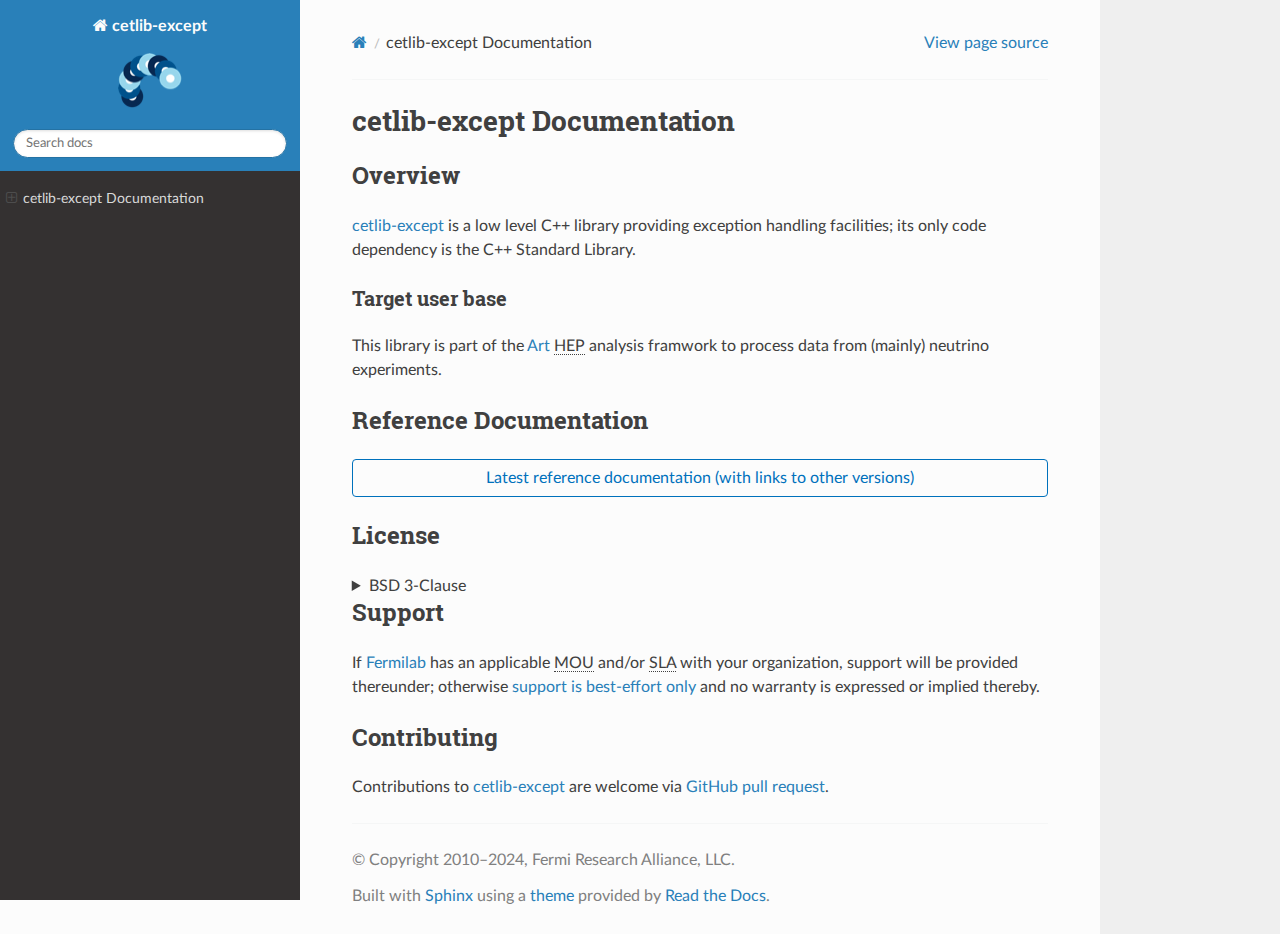
==== commit baf90438: "cetlib-except documentation update (develop-9c26f68)" ====
--- a/index.html
+++ b/index.html
@@ -1,17 +1,15 @@
 <!DOCTYPE html>
-<html class="writer-html5" lang="en" data-content_root="./">
+<html class="writer-html5" lang="en" >
 <head>
   <meta charset="utf-8" /><meta name="generator" content="Docutils 0.18.1: http://docutils.sourceforge.net/" />
 
   <meta name="viewport" content="width=device-width, initial-scale=1.0" />
   <title>cetlib-except Documentation &mdash; cetlib-except</title>
 
-      <link rel="stylesheet" type="text/css" href="_static/pygments.css?v=80d5e7a1" />
-      <link rel="stylesheet" type="text/css" href="_static/FNALssi-cpp.css?v=a5f04161" />
-      <link rel="stylesheet" type="text/css" href="_static/graphviz.css?v=eafc0fe6" />
-      <link rel="stylesheet" type="text/css" href="_static/design-style.1e8bd061cd6da7fc9cf755528e8ffc24.min.css?v=0a3b3ea7" />
-
-  
+      <link rel="stylesheet" href="_static/pygments.css" type="text/css" />
+      <link rel="stylesheet" href="_static/FNALssi-cpp.css" type="text/css" />
+      <link rel="stylesheet" href="_static/graphviz.css" type="text/css" />
+      <link rel="stylesheet" href="_static/design-style.1e8bd061cd6da7fc9cf755528e8ffc24.min.css" type="text/css" />
     <link rel="shortcut icon" href="_static/FNALssi-favicon.ico"/>
   <!--[if lt IE 9]>
     <script src="_static/js/html5shiv.min.js"></script>
@@ -22,6 +20,7 @@
         <script src="_static/documentation_options.js?v=5929fcd5"></script>
         <script src="_static/doctools.js?v=888ff710"></script>
         <script src="_static/sphinx_highlight.js?v=dc90522c"></script>
+        <script src="_static/version_switch.js?v=61e574da"></script>
         <script src="_static/design-tabs.js?v=36754332"></script>
     <script src="_static/js/theme.js"></script>
     <link rel="index" title="Index" href="genindex.html" />
@@ -38,6 +37,7 @@
           
           <a href="#" class="icon icon-home">
             cetlib-except
+              <img src="_static/FNALssi.png" class="logo" alt="Logo"/>
           </a>
 <div role="search">
   <form id="rtd-search-form" class="wy-form" action="search.html" method="get">
